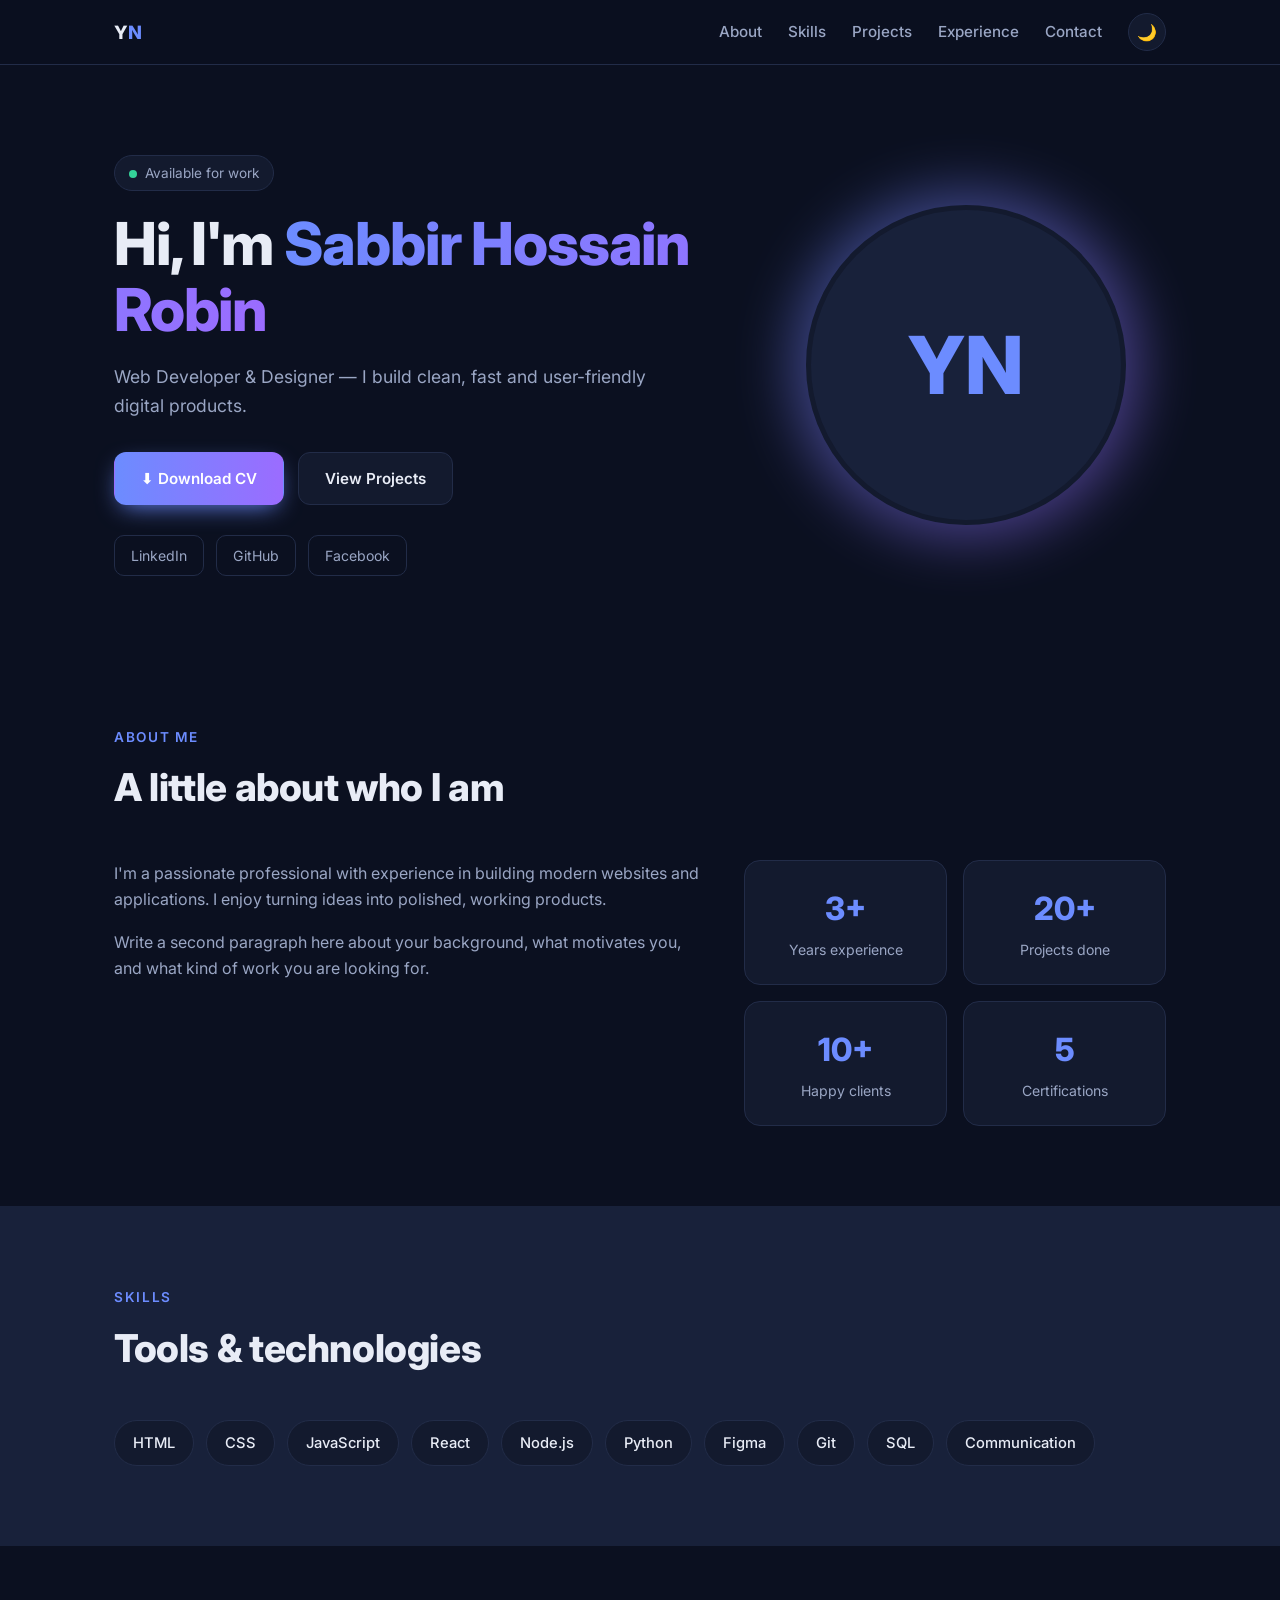
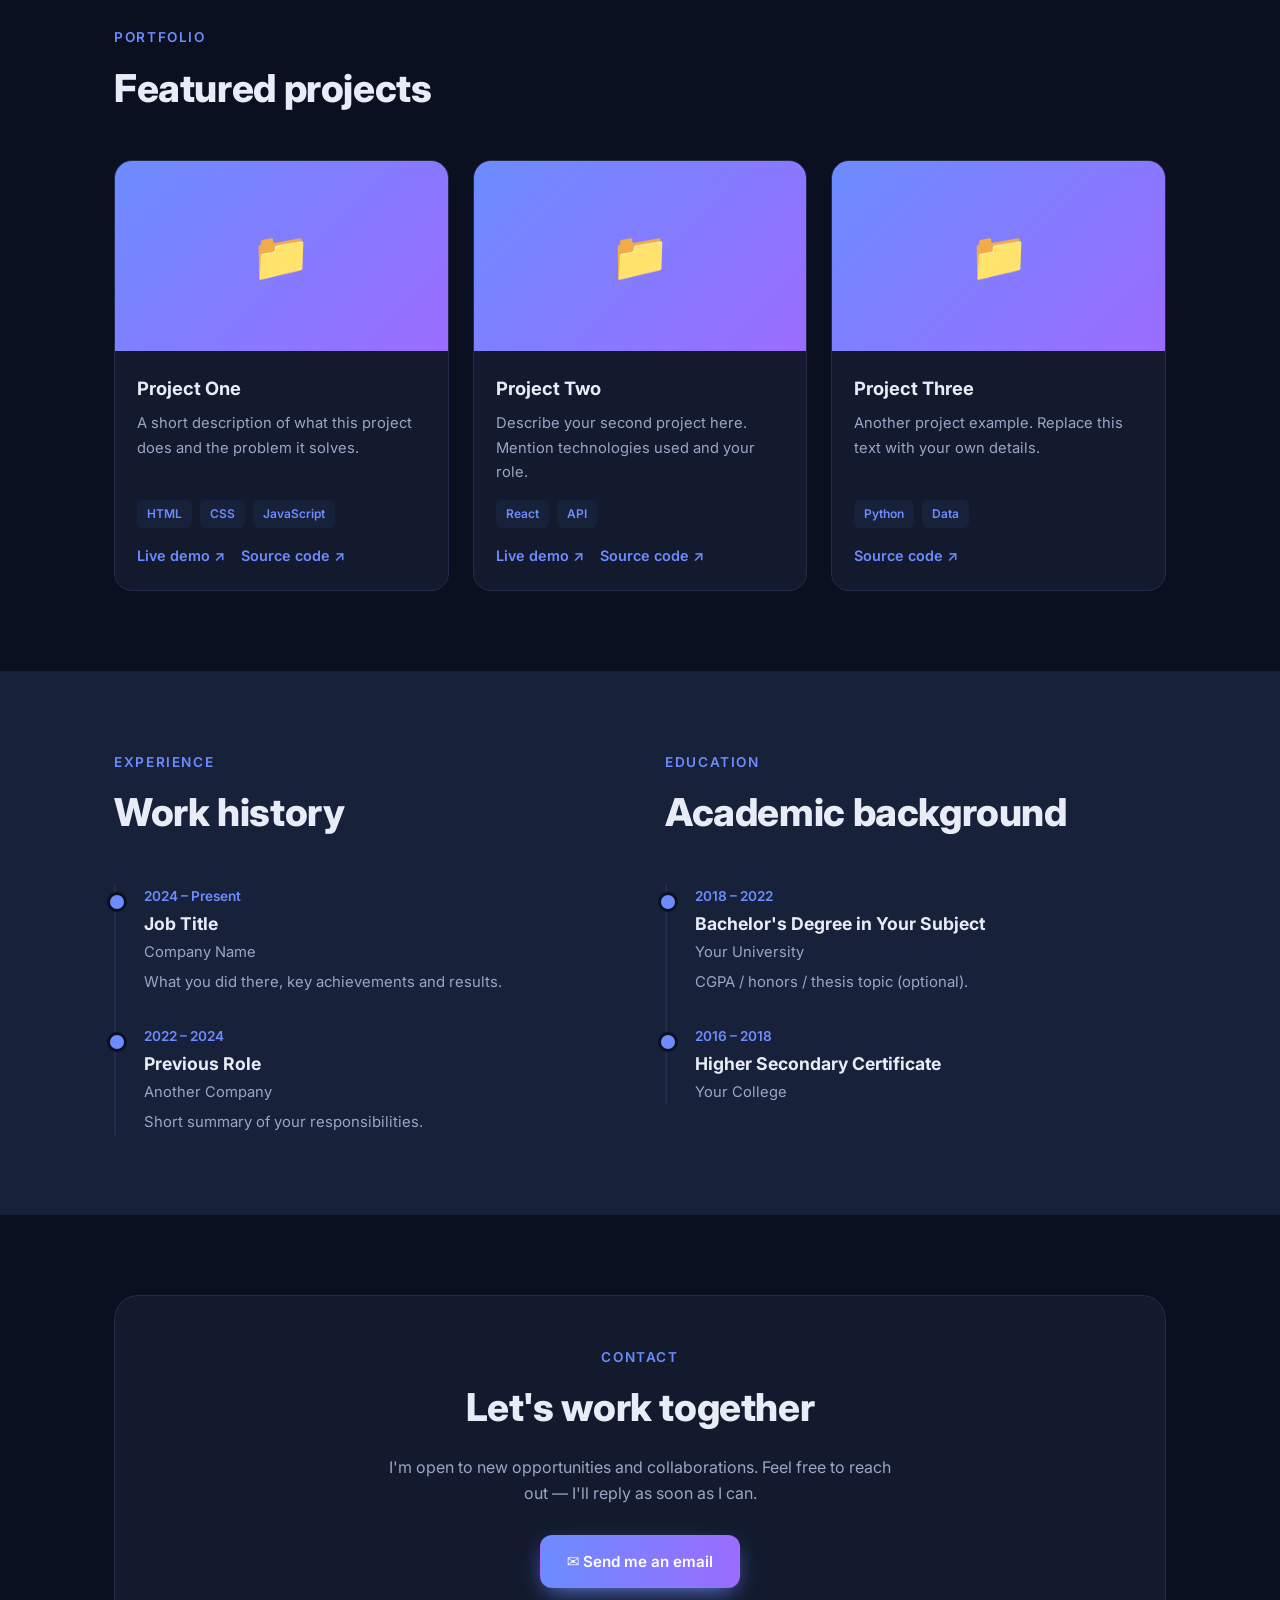
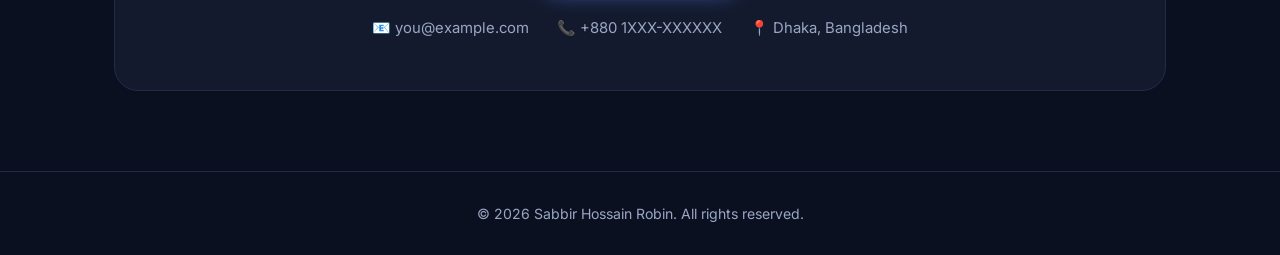
==== index.html @ 84d3ec25 "index.html file name change" ====
<!DOCTYPE html>
<html lang="en">
<head>
<meta charset="UTF-8">
<meta name="viewport" content="width=device-width, initial-scale=1">
<title>My Portfolio</title>
<link rel="preconnect" href="https://fonts.googleapis.com">
<link href="https://fonts.googleapis.com/css2?family=Inter:wght@400;500;600;700;800&display=swap" rel="stylesheet">
<link rel="stylesheet" href="protfolio.css">

</head>
<body>

<nav>
  <div class="container">
    <a href="#home" class="logo" id="navLogo"></a>
    <div class="links" id="navLinks">
      <a href="#about">About</a>
      <a href="#skills">Skills</a>
      <a href="#projects">Projects</a>
      <a href="#experience">Experience</a>
      <a href="#contact">Contact</a>
      <button class="theme-btn" id="themeBtn" title="Toggle theme">🌙</button>
    </div>
    <button class="menu-btn" id="menuBtn">☰</button>
  </div>
</nav>

<header class="hero" id="home">
  <div class="container">
    <div>
      <span class="badge reveal"><i></i><span id="availability"></span></span>
      <h1 class="reveal">Hi, I'm  <span class="grad" id="heroName"></span></h1>
      <p class="sub reveal" id="heroTitle"></p>
      <div class="btns reveal">
        <a class="btn primary" id="cvBtn" download>⬇ Download CV</a>
        <a class="btn ghost" href="#projects">View Projects</a>
      </div>
      <div class="socials reveal" id="socials"></div>
    </div>
    <div class="photo-wrap reveal">
      <img class="photo" id="photo" alt="Profile picture">
      <div class="photo-fallback" id="photoFallback"></div>
    </div>
  </div>
</header>

<section id="about">
  <div class="container reveal">
    <div class="eyebrow">About me</div>
    <h2>A little about who I am</h2>
    <div class="about-grid">
      <div id="aboutText"></div>
      <div class="stats" id="stats"></div>
    </div>
  </div>
</section>

<section id="skills" style="background:var(--card2)">
  <div class="container reveal">
    <div class="eyebrow">Skills</div>
    <h2>Tools &amp; technologies</h2>
    <div class="skills" id="skillsList"></div>
  </div>
</section>

<section id="projects">
  <div class="container">
    <div class="reveal">
      <div class="eyebrow">Portfolio</div>
      <h2>Featured projects</h2>
    </div>
    <div class="projects" id="projectsList"></div>
  </div>
</section>

<section id="experience" style="background:var(--card2)">
  <div class="container reveal">
    <div class="two-col">
      <div>
        <div class="eyebrow">Experience</div>
        <h2>Work history</h2>
        <div class="timeline" id="expList"></div>
      </div>
      <div>
        <div class="eyebrow">Education</div>
        <h2>Academic background</h2>
        <div class="timeline" id="eduList"></div>
      </div>
    </div>
  </div>
</section>

<section id="contact">
  <div class="container reveal">
    <div class="contact-box">
      <div class="eyebrow">Contact</div>
      <h2 style="margin-bottom:14px">Let's work together</h2>
      <p id="contactText"></p>
      <a class="btn primary" id="emailBtn">✉ Send me an email</a>
      <div class="contact-info" id="contactInfo"></div>
    </div>
  </div>
</section>

<footer><div class="container" id="footerText"></div></footer>
<script src="protfolio.js"></script>

</body>
</html>
<!-- Robin son crosho -->
---- protfolio.css ----
:root{
  --bg:#0b1020; --card:#131a2e; --card2:#18213a; --text:#e8ecf6; --muted:#9aa6c4;
  --accent:#6c8cff; --accent2:#9b6cff; --border:#222c48;
}
body.light{
  --bg:#f6f7fb; --card:#ffffff; --card2:#f0f2f9; --text:#161b2e; --muted:#5a6580;
  --accent:#4a6cf7; --accent2:#7b4cf0; --border:#e2e6f2;
}
*{box-sizing:border-box;margin:0;padding:0}
html{scroll-behavior:smooth}
body{font-family:'Inter',system-ui,sans-serif;background:var(--bg);color:var(--text);line-height:1.65;transition:background .3s,color .3s}
a{color:inherit;text-decoration:none}
.container{max-width:1100px;margin:0 auto;padding:0 24px}

/* NAV */
nav{position:sticky;top:0;z-index:50;backdrop-filter:blur(14px);background:color-mix(in srgb,var(--bg) 80%,transparent);border-bottom:1px solid var(--border)}
nav .container{display:flex;align-items:center;justify-content:space-between;height:64px}
.logo{font-weight:800;font-size:1.15rem}
.logo span{color:var(--accent)}
.links{display:flex;gap:26px;align-items:center}
.links a{color:var(--muted);font-weight:500;font-size:.95rem;transition:color .2s}
.links a:hover{color:var(--text)}
.theme-btn{background:var(--card);border:1px solid var(--border);color:var(--text);width:38px;height:38px;border-radius:50%;cursor:pointer;font-size:1rem}
.menu-btn{display:none;background:none;border:none;color:var(--text);font-size:1.5rem;cursor:pointer}

/* HERO */
.hero{padding:90px 0 70px}
.hero .container{display:grid;grid-template-columns:1.2fr .8fr;gap:50px;align-items:center}
.badge{display:inline-block;padding:6px 14px;border-radius:999px;background:var(--card);border:1px solid var(--border);color:var(--muted);font-size:.85rem;margin-bottom:20px}
.badge i{display:inline-block;width:8px;height:8px;background:#34d399;border-radius:50%;margin-right:8px}
.hero h1{font-size:clamp(2.4rem,5vw,3.7rem);line-height:1.1;font-weight:800;letter-spacing:-.02em}
.grad{background:linear-gradient(90deg,var(--accent),var(--accent2));-webkit-background-clip:text;background-clip:text;color:transparent}
.hero p.sub{margin:20px 0 32px;color:var(--muted);font-size:1.1rem;max-width:540px}
.btns{display:flex;gap:14px;flex-wrap:wrap}
.btn{padding:13px 26px;border-radius:12px;font-weight:600;font-size:.95rem;transition:transform .2s,box-shadow .2s;display:inline-block;border:1px solid transparent;cursor:pointer}
.btn:hover{transform:translateY(-2px)}
.btn.primary{background:linear-gradient(90deg,var(--accent),var(--accent2));color:#fff;box-shadow:0 8px 24px -8px var(--accent)}
.btn.ghost{background:var(--card);border-color:var(--border)}
.socials{display:flex;gap:12px;margin-top:30px;flex-wrap:wrap}
.socials a{padding:8px 16px;border:1px solid var(--border);border-radius:10px;color:var(--muted);font-size:.88rem;transition:.2s}
.socials a:hover{color:var(--text);border-color:var(--accent)}
.photo-wrap{position:relative;justify-self:center}
.photo-wrap::before{content:"";position:absolute;inset:-14px;border-radius:50%;background:linear-gradient(135deg,var(--accent),var(--accent2));filter:blur(28px);opacity:.45}
.photo{position:relative;width:320px;height:320px;border-radius:50%;object-fit:cover;border:5px solid var(--card);background:var(--card2);display:block}
.photo-fallback{position:relative;width:320px;height:320px;border-radius:50%;display:none;align-items:center;justify-content:center;font-size:5rem;font-weight:800;background:var(--card2);border:5px solid var(--card);color:var(--accent)}

/* SECTIONS */
section{padding:80px 0}
.eyebrow{color:var(--accent);font-weight:600;font-size:.85rem;letter-spacing:.12em;text-transform:uppercase}
h2{font-size:clamp(1.8rem,3.5vw,2.4rem);font-weight:800;margin:8px 0 40px;letter-spacing:-.01em}
.about-grid{display:grid;grid-template-columns:1.4fr 1fr;gap:40px}
.about-grid p{color:var(--muted);margin-bottom:16px}
.stats{display:grid;grid-template-columns:1fr 1fr;gap:16px}
.stat{background:var(--card);border:1px solid var(--border);border-radius:16px;padding:22px;text-align:center}
.stat b{display:block;font-size:2rem;font-weight:800;color:var(--accent)}
.stat span{color:var(--muted);font-size:.88rem}

.skills{display:flex;flex-wrap:wrap;gap:12px}
.skill{padding:10px 18px;background:var(--card);border:1px solid var(--border);border-radius:999px;font-weight:500;font-size:.92rem;transition:.2s}
.skill:hover{border-color:var(--accent);transform:translateY(-2px)}

.timeline{border-left:2px solid var(--border);padding-left:28px;display:grid;gap:30px}
.t-item{position:relative}
.t-item::before{content:"";position:absolute;left:-37px;top:7px;width:14px;height:14px;border-radius:50%;background:var(--accent);border:3px solid var(--bg)}
.t-item .date{color:var(--accent);font-size:.85rem;font-weight:600}
.t-item h3{font-size:1.1rem;margin:2px 0}
.t-item .org{color:var(--muted);font-size:.92rem}
.t-item p{color:var(--muted);font-size:.93rem;margin-top:6px}
.two-col{display:grid;grid-template-columns:1fr 1fr;gap:50px}
.two-col h3.col-title{margin-bottom:24px;font-size:1.2rem}

/* PROJECTS */
.projects{display:grid;grid-template-columns:repeat(auto-fill,minmax(310px,1fr));gap:24px}
.project{background:var(--card);border:1px solid var(--border);border-radius:18px;overflow:hidden;display:flex;flex-direction:column;transition:transform .25s,box-shadow .25s,border-color .25s}
.project:hover{transform:translateY(-6px);border-color:var(--accent);box-shadow:0 18px 40px -20px var(--accent)}
.project .thumb{height:190px;background:linear-gradient(135deg,var(--accent),var(--accent2));display:flex;align-items:center;justify-content:center;font-size:3rem;color:#fff;overflow:hidden}
.project .thumb img{width:100%;height:100%;object-fit:cover}
.project .body{padding:22px;display:flex;flex-direction:column;flex:1}
.project h3{font-size:1.15rem;margin-bottom:8px}
.project p{color:var(--muted);font-size:.92rem;flex:1}
.tags{display:flex;flex-wrap:wrap;gap:8px;margin:16px 0}
.tags span{font-size:.75rem;padding:4px 10px;border-radius:6px;background:var(--card2);color:var(--accent);font-weight:600}
.plinks{display:flex;gap:16px;font-size:.9rem;font-weight:600}
.plinks a{color:var(--accent)}
.plinks a:hover{text-decoration:underline}

/* CONTACT */
.contact-box{background:var(--card);border:1px solid var(--border);border-radius:24px;padding:50px;text-align:center}
.contact-box p{color:var(--muted);max-width:520px;margin:0 auto 28px}
.contact-info{display:flex;justify-content:center;gap:28px;flex-wrap:wrap;margin-top:28px;color:var(--muted);font-size:.93rem}

footer{padding:30px 0;text-align:center;color:var(--muted);font-size:.88rem;border-top:1px solid var(--border)}

.reveal{opacity:0;transform:translateY(24px);transition:opacity .7s,transform .7s}
.reveal.show{opacity:1;transform:none}

@media(max-width:820px){
  .hero .container,.about-grid,.two-col{grid-template-columns:1fr}
  .photo-wrap{order:-1}
  .photo,.photo-fallback{width:230px;height:230px}
  .hero{padding-top:50px}
  .links{position:absolute;top:64px;left:0;right:0;background:var(--bg);flex-direction:column;padding:20px;border-bottom:1px solid var(--border);display:none}
  .links.open{display:flex}
  .menu-btn{display:block}
  .contact-box{padding:32px 20px}
}
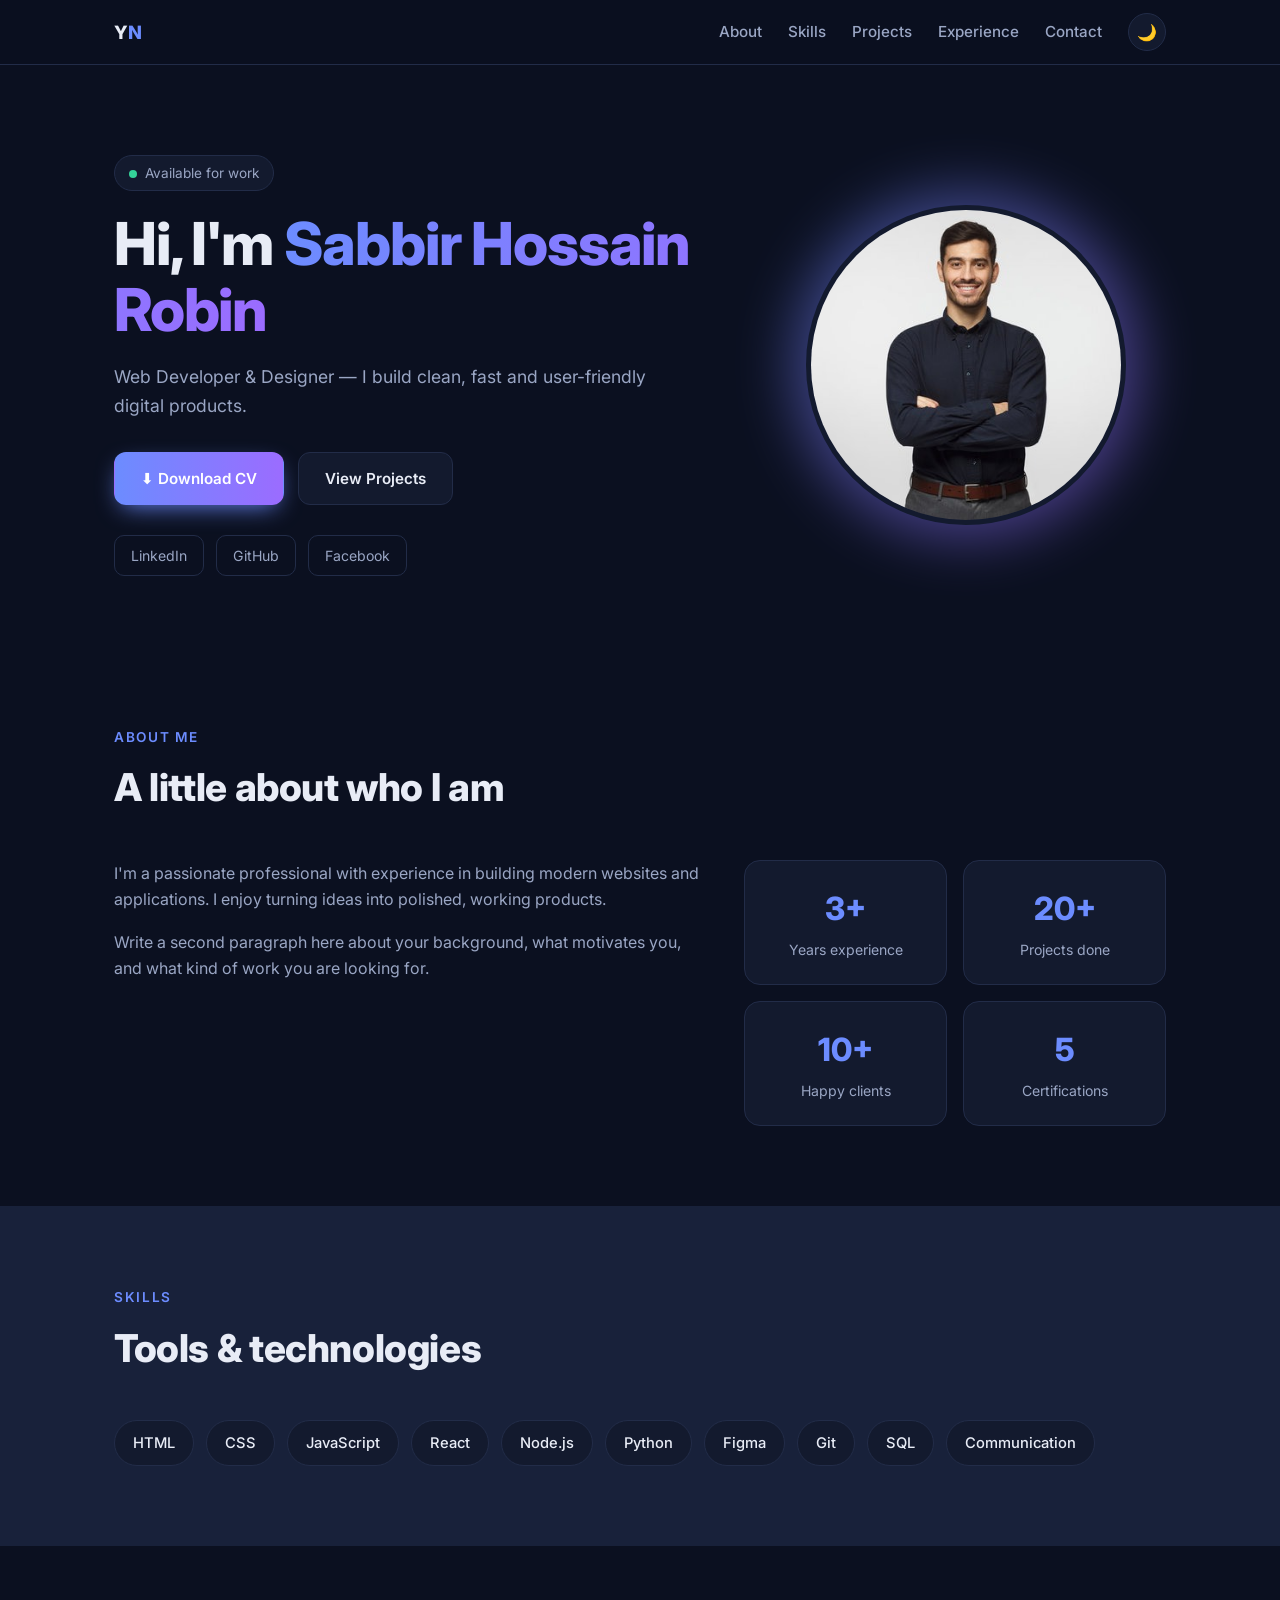
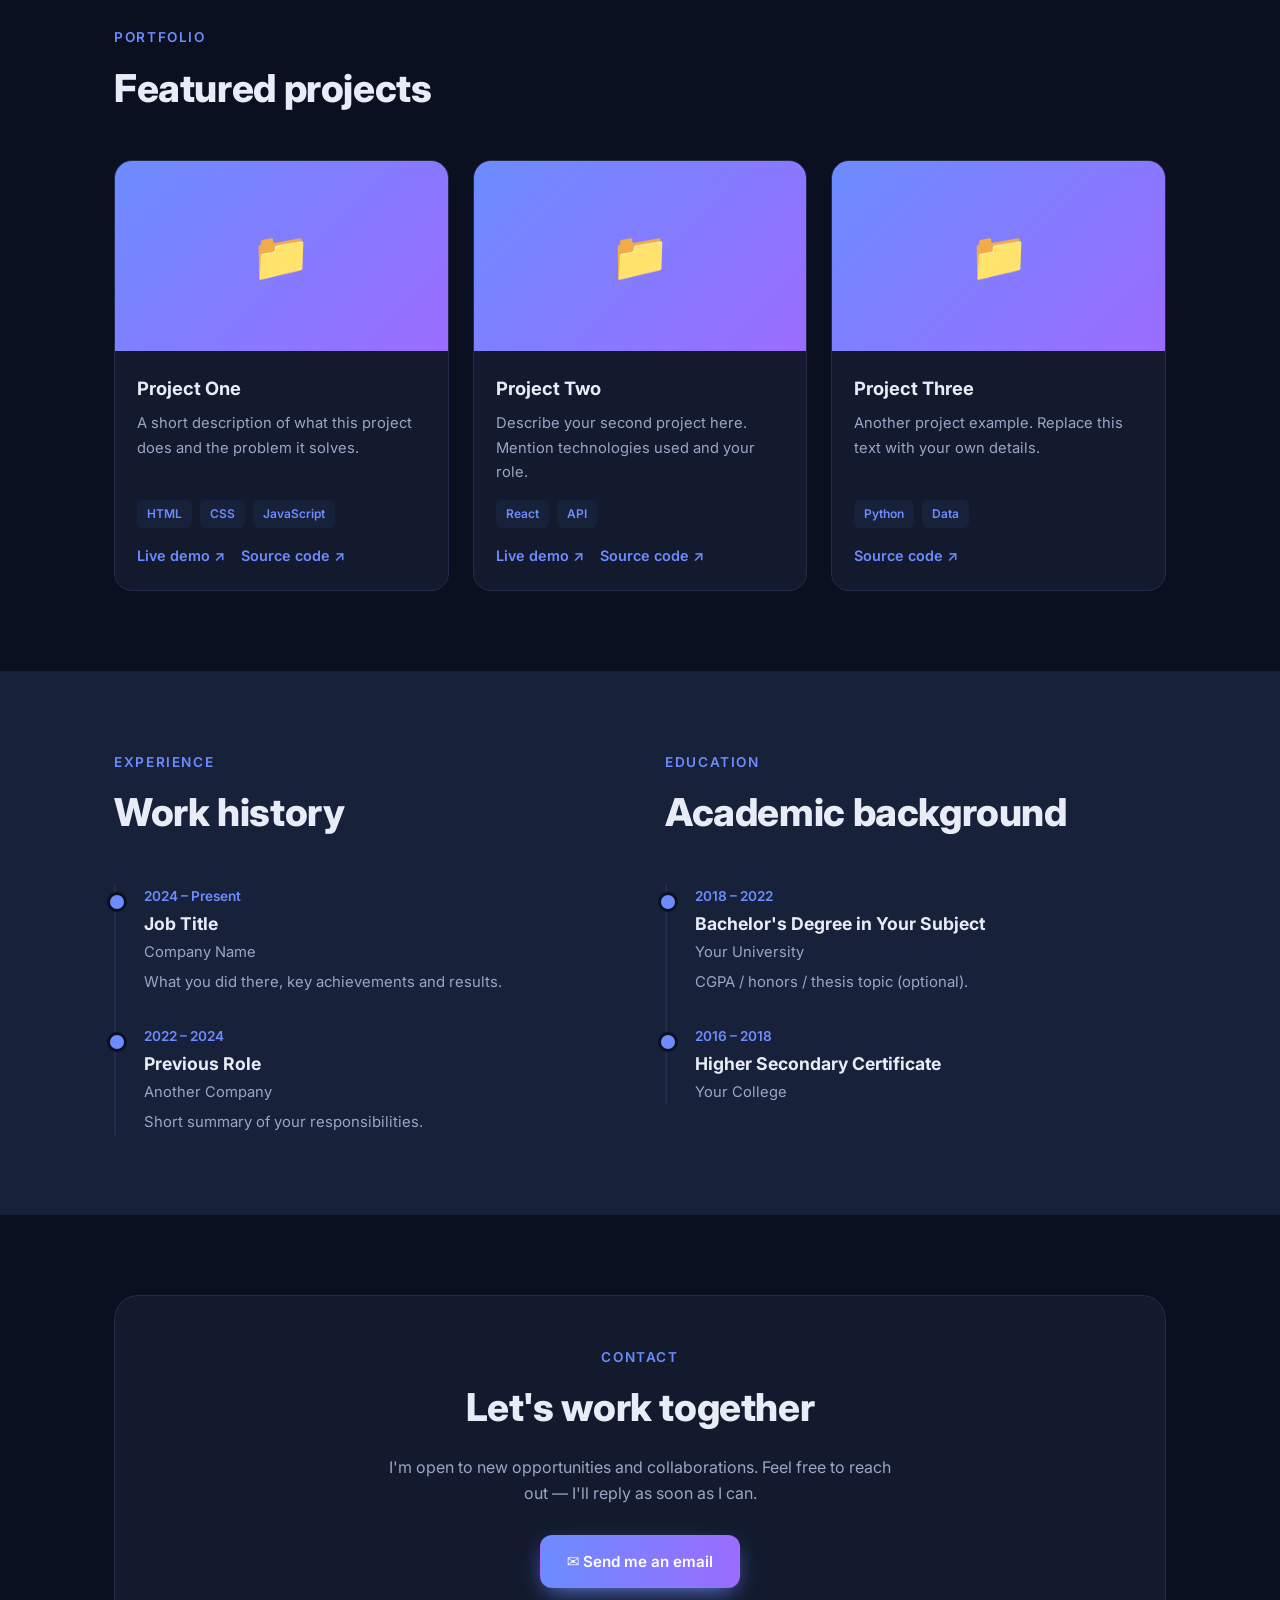
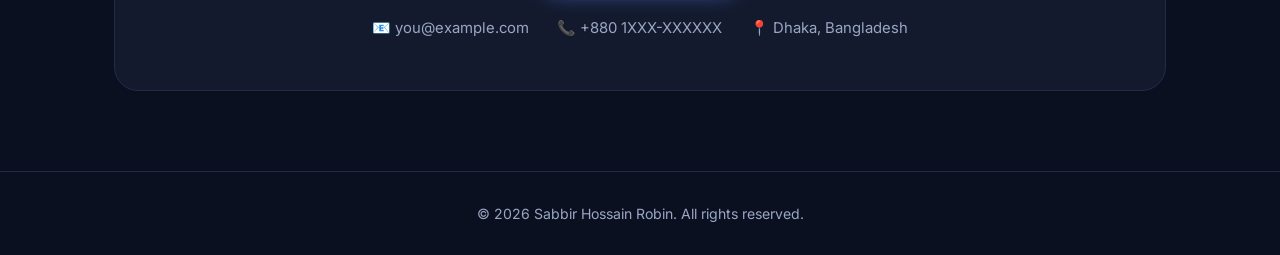
==== commit 227b7e84: "profile pic add" ====
--- a/index.html
+++ b/index.html
@@ -43,6 +43,19 @@
       <div class="photo-fallback" id="photoFallback"></div>
     </div>
   </div>
+  <style>
+    .photo{
+  position:relative;
+  width:320px;
+  height:320px;
+  border-radius:50%;      /* makes it a circle */
+  object-fit:cover;       /* fills the circle without stretching */
+  object-position:50% 20%;/* centers the face; see below to adjust */
+  border:5px solid var(--card);
+  background:var(--card2);
+  display:block;
+}
+  </style>
 </header>
 
 <section id="about">
--- a/protfolio.css
+++ b/protfolio.css
@@ -41,7 +41,7 @@
 .socials a:hover{color:var(--text);border-color:var(--accent)}
 .photo-wrap{position:relative;justify-self:center}
 .photo-wrap::before{content:"";position:absolute;inset:-14px;border-radius:50%;background:linear-gradient(135deg,var(--accent),var(--accent2));filter:blur(28px);opacity:.45}
-.photo{position:relative;width:320px;height:320px;border-radius:50%;object-fit:cover;border:5px solid var(--card);background:var(--card2);display:block}
+.photo{position:relative;width:320px;height:320px;object-fit:cover;border:5px solid var(--card);background:var(--card2);display:block}
 .photo-fallback{position:relative;width:320px;height:320px;border-radius:50%;display:none;align-items:center;justify-content:center;font-size:5rem;font-weight:800;background:var(--card2);border:5px solid var(--card);color:var(--accent)}
 
 /* SECTIONS */
